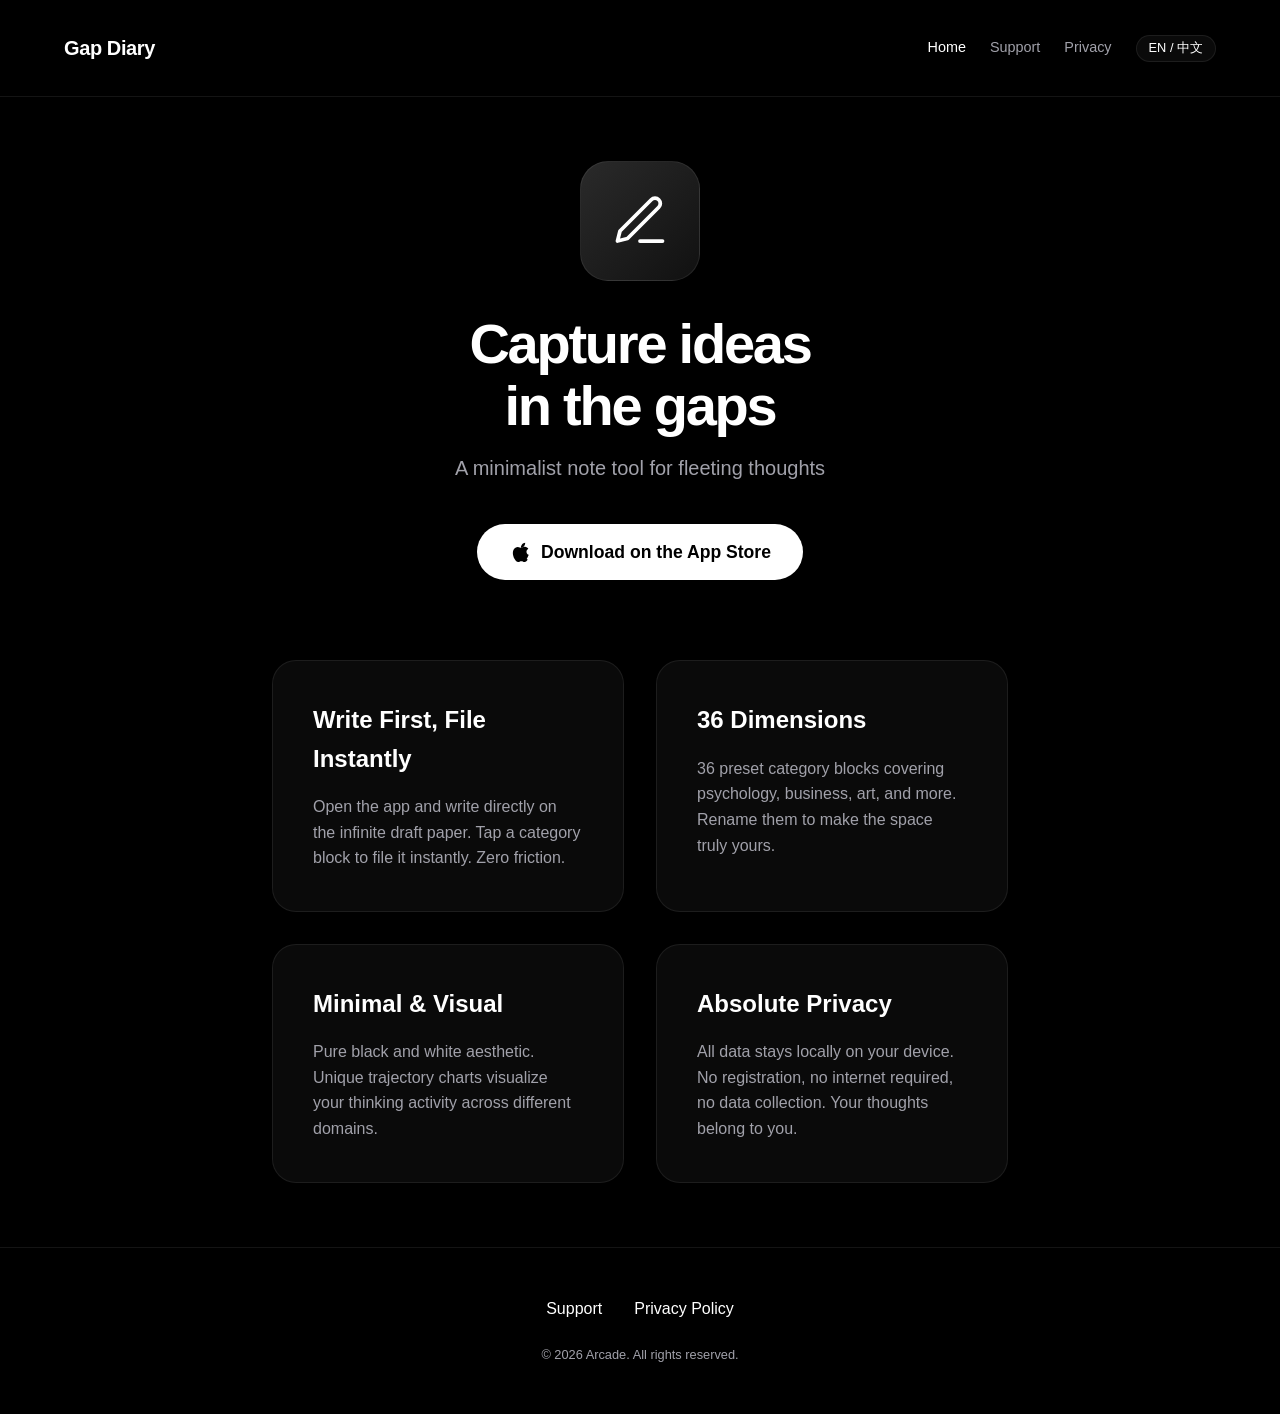
==== index.html @ 907eede8 "Initial commit for Gap Diary website" ====
<!DOCTYPE html>
<html lang="zh-CN">
<head>
    <meta charset="UTF-8">
    <meta name="viewport" content="width=device-width, initial-scale=1.0">
    <title>间隙日记 | Gap Diary - 在碎片中，整理思绪</title>
    <meta name="description" content="间隙日记是一款为碎片化灵感而设计的极简笔记工具。先写后归，一触即达。">
    <link rel="stylesheet" href="style.css">
</head>
<body>
    <header>
        <div class="logo">
            <span class="lang-zh">间隙日记</span>
            <span class="lang-en">Gap Diary</span>
        </div>
        <nav>
            <a href="index.html" class="nav-link active">
                <span class="lang-zh">首页</span>
                <span class="lang-en">Home</span>
            </a>
            <a href="support.html" class="nav-link">
                <span class="lang-zh">支持</span>
                <span class="lang-en">Support</span>
            </a>
            <a href="privacy.html" class="nav-link">
                <span class="lang-zh">隐私政策</span>
                <span class="lang-en">Privacy</span>
            </a>
            <button class="lang-toggle" onclick="toggleLanguage()">EN / 中文</button>
        </nav>
    </header>

    <main>
        <section class="hero">
            <div class="app-icon-placeholder">
                <svg width="60" height="60" viewBox="0 0 24 24" fill="none" stroke="white" stroke-width="1.5" stroke-linecap="round" stroke-linejoin="round">
                    <path d="M12 20h9"></path>
                    <path d="M16.5 3.5a2.121 2.121 0 0 1 3 3L7 19l-4 1 1-4L16.5 3.5z"></path>
                </svg>
            </div>
            <h1>
                <span class="lang-zh">在间隙中，<br>捕捉灵感</span>
                <span class="lang-en">Capture ideas<br>in the gaps</span>
            </h1>
            <p class="subtitle">
                <span class="lang-zh">一款为碎片化灵感而生的极简笔记工具</span>
                <span class="lang-en">A minimalist note tool for fleeting thoughts</span>
            </p>
            <a href="#" class="download-btn">
                <svg width="24" height="24" viewBox="0 0 24 24" fill="currentColor">
                    <path d="M18.71 19.5c-.83 1.24-1.71 2.45-3.05 2.47-1.34.03-1.77-.79-3.29-.79-1.53 0-2 .77-3.27.82-1.31.05-2.3-1.32-3.14-2.53C4.25 17 2.94 12.45 4.7 9.39c.87-1.52 2.43-2.48 4.12-2.51 1.28-.02 2.5.87 3.29.87.78 0 2.26-1.07 3.81-.91 1.65.17 2.75.92 3.4 1.84-2.73 1.5-2.22 5.09.43 6.13-.57 1.54-1.38 3.01-2.04 4.09z"/>
                    <path d="M15.11 6.19C15.82 5.3 16.29 4.09 16.16 2.87c-1.12.05-2.43.76-3.17 1.63-.66.77-1.22 2.01-1.07 3.2 1.24.1 2.47-.63 3.19-1.51z"/>
                </svg>
                <span class="lang-zh">Download on the App Store</span>
                <span class="lang-en">Download on the App Store</span>
            </a>
        </section>

        <section class="features">
            <div class="feature-card">
                <h3>
                    <span class="lang-zh">先写后归，一触即达</span>
                    <span class="lang-en">Write First, File Instantly</span>
                </h3>
                <p>
                    <span class="lang-zh">打开应用，直接在底部的无限草稿纸上记录想法。写完后点击上方分类方块，一键归档。没有多余操作。</span>
                    <span class="lang-en">Open the app and write directly on the infinite draft paper. Tap a category block to file it instantly. Zero friction.</span>
                </p>
            </div>
            <div class="feature-card">
                <h3>
                    <span class="lang-zh">36 个思维维度</span>
                    <span class="lang-en">36 Dimensions</span>
                </h3>
                <p>
                    <span class="lang-zh">预设 36 个分类方块，覆盖心理、商业、艺术等各个维度。随时可以重命名，打造专属于你的思想收纳盒。</span>
                    <span class="lang-en">36 preset category blocks covering psychology, business, art, and more. Rename them to make the space truly yours.</span>
                </p>
            </div>
            <div class="feature-card">
                <h3>
                    <span class="lang-zh">极简纯粹，数据可视化</span>
                    <span class="lang-en">Minimal & Visual</span>
                </h3>
                <p>
                    <span class="lang-zh">极致黑白美学，摒弃一切干扰。独创方块轨迹图，直观展现你在各个领域的思考活跃度。</span>
                    <span class="lang-en">Pure black and white aesthetic. Unique trajectory charts visualize your thinking activity across different domains.</span>
                </p>
            </div>
            <div class="feature-card">
                <h3>
                    <span class="lang-zh">绝对的隐私安全</span>
                    <span class="lang-en">Absolute Privacy</span>
                </h3>
                <p>
                    <span class="lang-zh">所有数据完全存储在本地设备。无需注册，无需联网，不收集任何个人信息。你的思想只属于你自己。</span>
                    <span class="lang-en">All data stays locally on your device. No registration, no internet required, no data collection. Your thoughts belong to you.</span>
                </p>
            </div>
        </section>
    </main>

    <footer>
        <div class="footer-links">
            <a href="support.html">
                <span class="lang-zh">技术支持</span>
                <span class="lang-en">Support</span>
            </a>
            <a href="privacy.html">
                <span class="lang-zh">隐私政策</span>
                <span class="lang-en">Privacy Policy</span>
            </a>
        </div>
        <div class="copyright">
            &copy; 2026 Arcade. All rights reserved.
        </div>
    </footer>

    <script>
        function toggleLanguage() {
            document.body.classList.toggle('show-en');
            localStorage.setItem('lang', document.body.classList.contains('show-en') ? 'en' : 'zh');
        }

        // Initialize language
        if (localStorage.getItem('lang') === 'en' || navigator.language.startsWith('en')) {
            document.body.classList.add('show-en');
        }
    </script>
</body>
</html>
---- style.css ----
:root {
    --bg-color: #000000;
    --text-primary: #ffffff;
    --text-secondary: #a1a1aa;
    --card-bg: rgba(255, 255, 255, 0.04);
    --card-border: rgba(255, 255, 255, 0.08);
    --card-hover: rgba(255, 255, 255, 0.08);
}

* {
    box-sizing: border-box;
    margin: 0;
    padding: 0;
}

body {
    background-color: var(--bg-color);
    color: var(--text-primary);
    font-family: "SF Pro Display", -apple-system, BlinkMacSystemFont, "Inter", "Helvetica Neue", Helvetica, Arial, sans-serif;
    line-height: 1.6;
    -webkit-font-smoothing: antialiased;
    -moz-osx-font-smoothing: grayscale;
    min-height: 100vh;
    display: flex;
    flex-direction: column;
}

a {
    color: var(--text-primary);
    text-decoration: none;
    transition: opacity 0.2s ease;
}

a:hover {
    opacity: 0.7;
}

/* Header & Nav */
header {
    padding: 2rem 5%;
    display: flex;
    justify-content: space-between;
    align-items: center;
    backdrop-filter: blur(10px);
    -webkit-backdrop-filter: blur(10px);
    border-bottom: 1px solid var(--card-border);
    position: sticky;
    top: 0;
    z-index: 100;
}

.logo {
    font-size: 1.25rem;
    font-weight: 600;
    letter-spacing: -0.02em;
}

nav {
    display: flex;
    gap: 1.5rem;
    align-items: center;
}

.nav-link {
    color: var(--text-secondary);
    font-size: 0.9rem;
}

.nav-link:hover, .nav-link.active {
    color: var(--text-primary);
}

.lang-toggle {
    background: var(--card-bg);
    border: 1px solid var(--card-border);
    color: var(--text-primary);
    padding: 0.25rem 0.75rem;
    border-radius: 999px;
    font-size: 0.8rem;
    cursor: pointer;
    transition: all 0.2s;
}

.lang-toggle:hover {
    background: var(--card-hover);
}

/* Main Content */
main {
    flex: 1;
    max-width: 800px;
    margin: 0 auto;
    padding: 4rem 2rem;
    width: 100%;
}

.hero {
    text-align: center;
    margin-bottom: 5rem;
    animation: fadeIn 1s ease-out;
}

.app-icon-placeholder {
    width: 120px;
    height: 120px;
    background: linear-gradient(135deg, #2a2a2a, #111111);
    border-radius: 28px;
    margin: 0 auto 2rem;
    border: 1px solid var(--card-border);
    display: flex;
    align-items: center;
    justify-content: center;
    box-shadow: 0 20px 40px rgba(0,0,0,0.5);
}

h1 {
    font-size: 3.5rem;
    font-weight: 700;
    letter-spacing: -0.04em;
    margin-bottom: 1rem;
    line-height: 1.1;
}

.subtitle {
    font-size: 1.25rem;
    color: var(--text-secondary);
    margin-bottom: 2.5rem;
    font-weight: 400;
}

.download-btn {
    display: inline-flex;
    align-items: center;
    gap: 0.5rem;
    background-color: var(--text-primary);
    color: var(--bg-color);
    padding: 0.875rem 2rem;
    border-radius: 999px;
    font-weight: 600;
    font-size: 1.1rem;
    transition: transform 0.2s ease, box-shadow 0.2s ease;
}

.download-btn:hover {
    transform: translateY(-2px);
    box-shadow: 0 10px 20px rgba(255,255,255,0.1);
    opacity: 1;
}

/* Features Grid */
.features {
    display: grid;
    grid-template-columns: repeat(auto-fit, minmax(300px, 1fr));
    gap: 2rem;
    margin-top: 4rem;
}

.feature-card {
    background: var(--card-bg);
    border: 1px solid var(--card-border);
    padding: 2.5rem;
    border-radius: 24px;
    transition: transform 0.3s ease, background 0.3s ease;
}

.feature-card:hover {
    transform: translateY(-5px);
    background: var(--card-hover);
}

.feature-card h3 {
    font-size: 1.5rem;
    margin-bottom: 1rem;
    font-weight: 600;
}

.feature-card p {
    color: var(--text-secondary);
}

/* Content Pages (Privacy, Support) */
.page-title {
    font-size: 2.5rem;
    margin-bottom: 1rem;
}

.last-updated {
    color: var(--text-secondary);
    font-size: 0.9rem;
    margin-bottom: 3rem;
}

.content-section {
    margin-bottom: 3rem;
    background: var(--card-bg);
    border: 1px solid var(--card-border);
    padding: 2.5rem;
    border-radius: 24px;
}

.content-section h2 {
    font-size: 1.5rem;
    margin-bottom: 1.5rem;
    border-bottom: 1px solid var(--card-border);
    padding-bottom: 0.5rem;
}

.content-section p {
    color: var(--text-secondary);
    margin-bottom: 1rem;
}

.content-section ul {
    color: var(--text-secondary);
    margin-left: 1.5rem;
    margin-bottom: 1rem;
}

.content-section li {
    margin-bottom: 0.5rem;
}

/* FAQ */
.faq-item {
    margin-bottom: 1.5rem;
}

.faq-item h3 {
    font-size: 1.1rem;
    margin-bottom: 0.5rem;
    color: var(--text-primary);
}

/* Footer */
footer {
    padding: 3rem 5%;
    text-align: center;
    border-top: 1px solid var(--card-border);
    margin-top: auto;
}

.footer-links {
    display: flex;
    justify-content: center;
    gap: 2rem;
    margin-bottom: 1.5rem;
}

.copyright {
    color: var(--text-secondary);
    font-size: 0.8rem;
}

/* Animations */
@keyframes fadeIn {
    from { opacity: 0; transform: translateY(20px); }
    to { opacity: 1; transform: translateY(0); }
}

/* Utility classes for language switching */
.lang-en { display: none; }
.show-en .lang-en { display: block; }
.show-en .lang-zh { display: none; }
.show-en .lang-zh-inline { display: none; }
.show-en .lang-en-inline { display: inline; }
.lang-en-inline { display: none; }

@media (max-width: 768px) {
    h1 { font-size: 2.5rem; }
    .hero { margin-bottom: 3rem; }
    .features { grid-template-columns: 1fr; }
    main { padding: 2rem 1.5rem; }
}
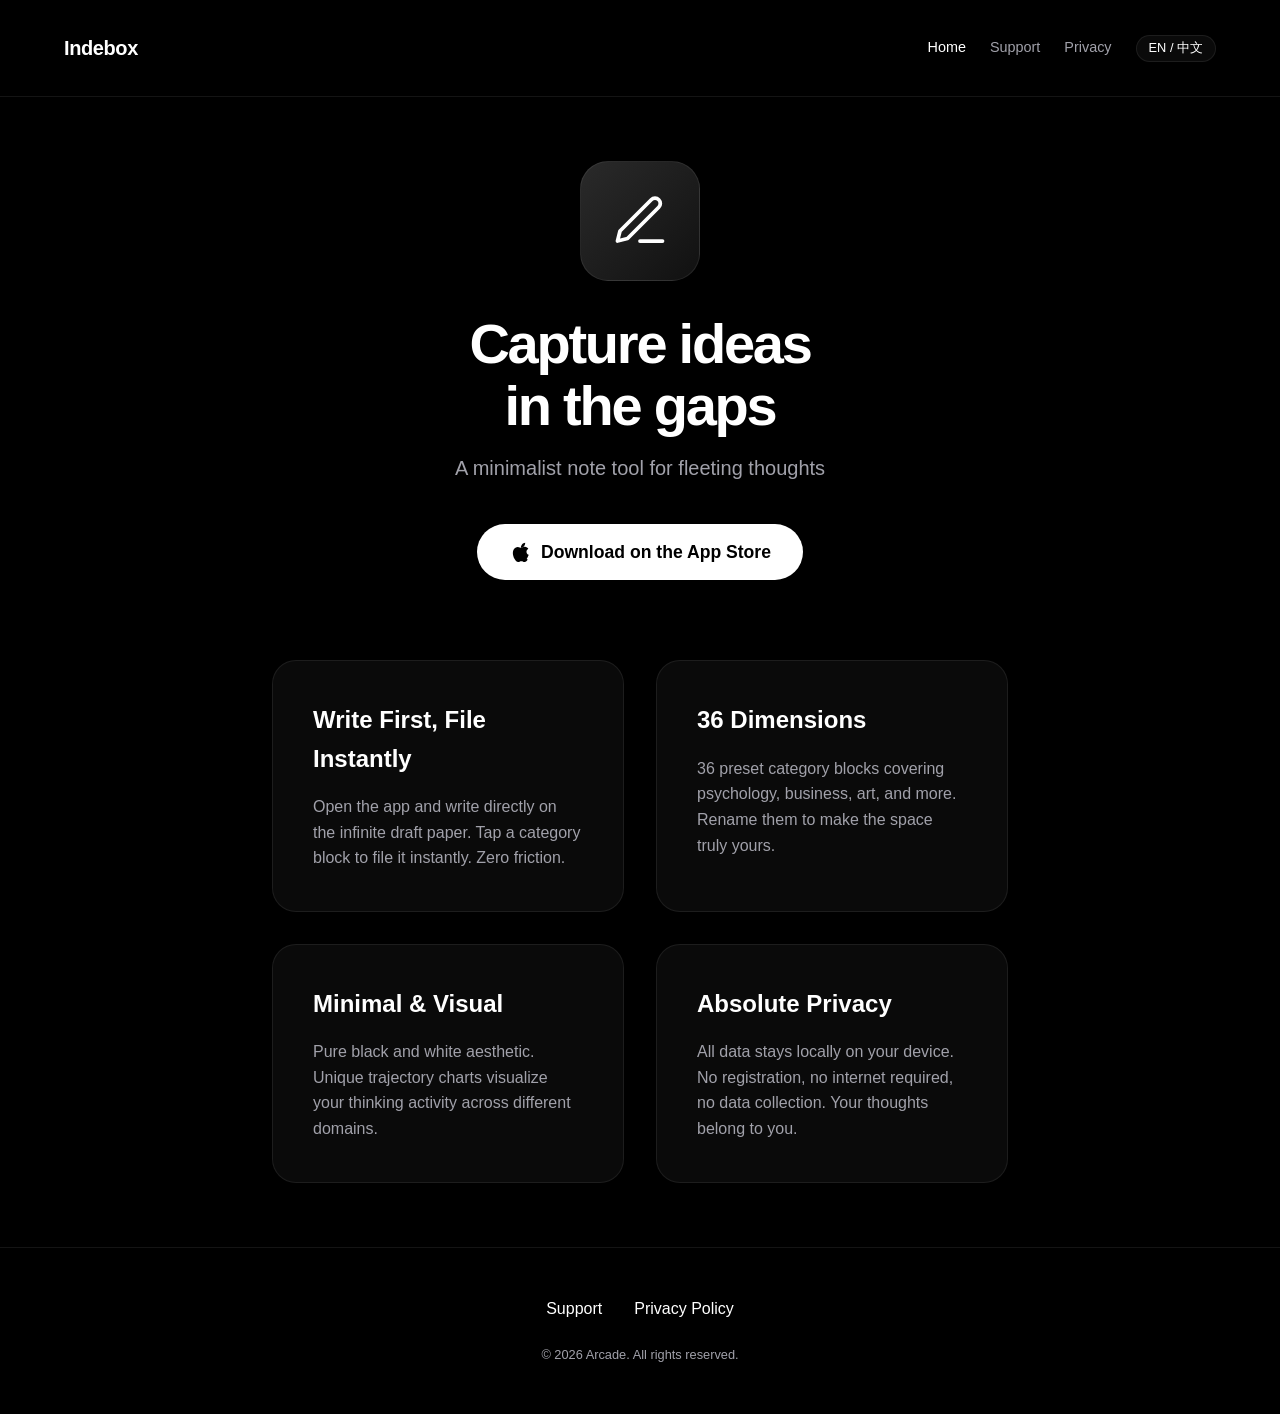
==== commit 6c8bc301: "Rename app from Gap Diary / 间隙日记 to Indebox across all pages" ====
--- a/index.html
+++ b/index.html
@@ -3,15 +3,15 @@
 <head>
     <meta charset="UTF-8">
     <meta name="viewport" content="width=device-width, initial-scale=1.0">
-    <title>间隙日记 | Gap Diary - 在碎片中，整理思绪</title>
-    <meta name="description" content="间隙日记是一款为碎片化灵感而设计的极简笔记工具。先写后归，一触即达。">
+    <title>Indebox - 在碎片中，整理思绪</title>
+    <meta name="description" content="Indebox 是一款为碎片化灵感而设计的极简笔记工具。先写后归，一触即达。">
     <link rel="stylesheet" href="style.css">
 </head>
 <body>
     <header>
         <div class="logo">
-            <span class="lang-zh">间隙日记</span>
-            <span class="lang-en">Gap Diary</span>
+            <span class="lang-zh">Indebox</span>
+            <span class="lang-en">Indebox</span>
         </div>
         <nav>
             <a href="index.html" class="nav-link active">
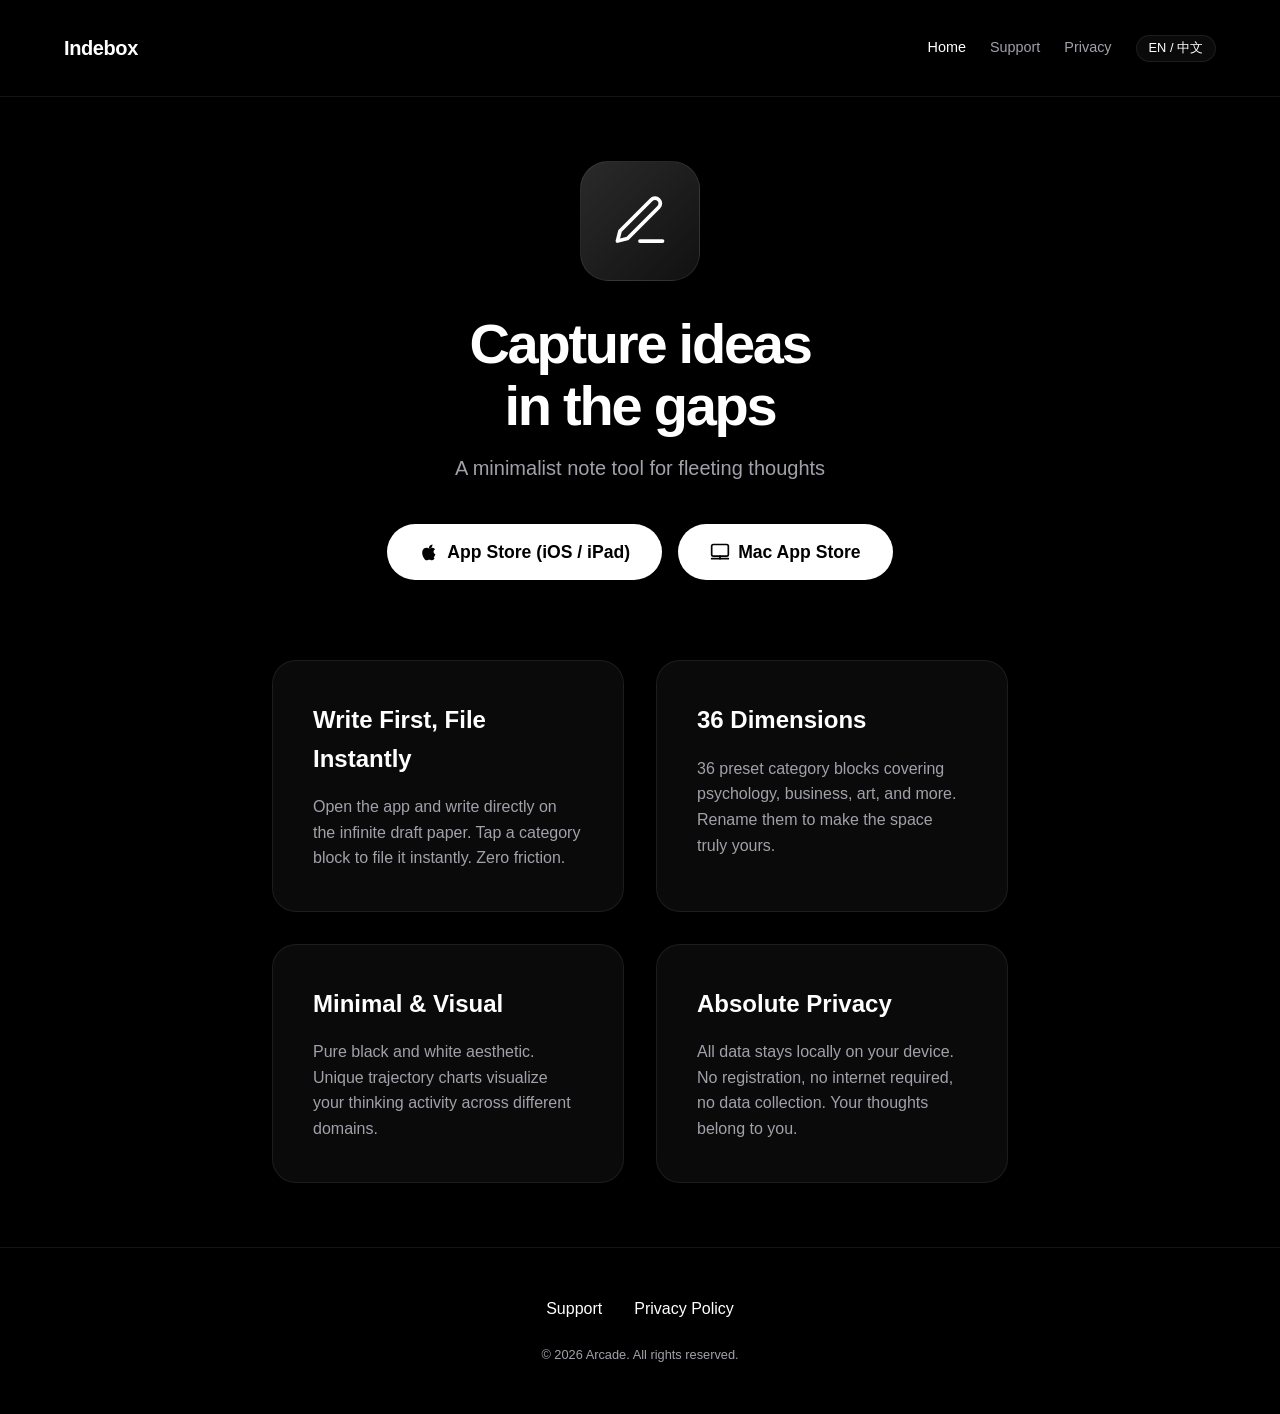
==== commit 5cad1199: "Add Mac App Store download button and update system requirements - Split the single App Store button" ====
--- a/index.html
+++ b/index.html
@@ -46,14 +46,25 @@
                 <span class="lang-zh">一款为碎片化灵感而生的极简笔记工具</span>
                 <span class="lang-en">A minimalist note tool for fleeting thoughts</span>
             </p>
-            <a href="#" class="download-btn">
-                <svg width="24" height="24" viewBox="0 0 24 24" fill="currentColor">
-                    <path d="M18.71 19.5c-.83 1.24-1.71 2.45-3.05 2.47-1.34.03-1.77-.79-3.29-.79-1.53 0-2 .77-3.27.82-1.31.05-2.3-1.32-3.14-2.53C4.25 17 2.94 12.45 4.7 9.39c.87-1.52 2.43-2.48 4.12-2.51 1.28-.02 2.5.87 3.29.87.78 0 2.26-1.07 3.81-.91 1.65.17 2.75.92 3.4 1.84-2.73 1.5-2.22 5.09.43 6.13-.57 1.54-1.38 3.01-2.04 4.09z"/>
-                    <path d="M15.11 6.19C15.82 5.3 16.29 4.09 16.16 2.87c-1.12.05-2.43.76-3.17 1.63-.66.77-1.22 2.01-1.07 3.2 1.24.1 2.47-.63 3.19-1.51z"/>
-                </svg>
-                <span class="lang-zh">Download on the App Store</span>
-                <span class="lang-en">Download on the App Store</span>
-            </a>
+            <div class="download-container">
+                <a href="#" class="download-btn">
+                    <svg width="20" height="20" viewBox="0 0 24 24" fill="currentColor">
+                        <path d="M18.71 19.5c-.83 1.24-1.71 2.45-3.05 2.47-1.34.03-1.77-.79-3.29-.79-1.53 0-2 .77-3.27.82-1.31.05-2.3-1.32-3.14-2.53C4.25 17 2.94 12.45 4.7 9.39c.87-1.52 2.43-2.48 4.12-2.51 1.28-.02 2.5.87 3.29.87.78 0 2.26-1.07 3.81-.91 1.65.17 2.75.92 3.4 1.84-2.73 1.5-2.22 5.09.43 6.13-.57 1.54-1.38 3.01-2.04 4.09z"/>
+                        <path d="M15.11 6.19C15.82 5.3 16.29 4.09 16.16 2.87c-1.12.05-2.43.76-3.17 1.63-.66.77-1.22 2.01-1.07 3.2 1.24.1 2.47-.63 3.19-1.51z"/>
+                    </svg>
+                    <span class="lang-zh">App Store (iOS / iPad)</span>
+                    <span class="lang-en">App Store (iOS / iPad)</span>
+                </a>
+                <a href="#" class="download-btn">
+                    <svg width="20" height="20" viewBox="0 0 24 24" fill="none" stroke="currentColor" stroke-width="2" stroke-linecap="round" stroke-linejoin="round">
+                        <rect x="2" y="3" width="20" height="14" rx="2" ry="2"></rect>
+                        <line x1="2" y1="20" x2="22" y2="20"></line>
+                        <line x1="12" y1="17" x2="12" y2="20"></line>
+                    </svg>
+                    <span class="lang-zh">Mac App Store</span>
+                    <span class="lang-en">Mac App Store</span>
+                </a>
+            </div>
         </section>
 
         <section class="features">
--- a/style.css
+++ b/style.css
@@ -126,6 +126,14 @@
     color: var(--text-secondary);
     margin-bottom: 2.5rem;
     font-weight: 400;
+}
+
+.download-container {
+    display: flex;
+    justify-content: center;
+    flex-wrap: wrap;
+    gap: 1rem;
+    margin-top: 1rem;
 }
 
 .download-btn {
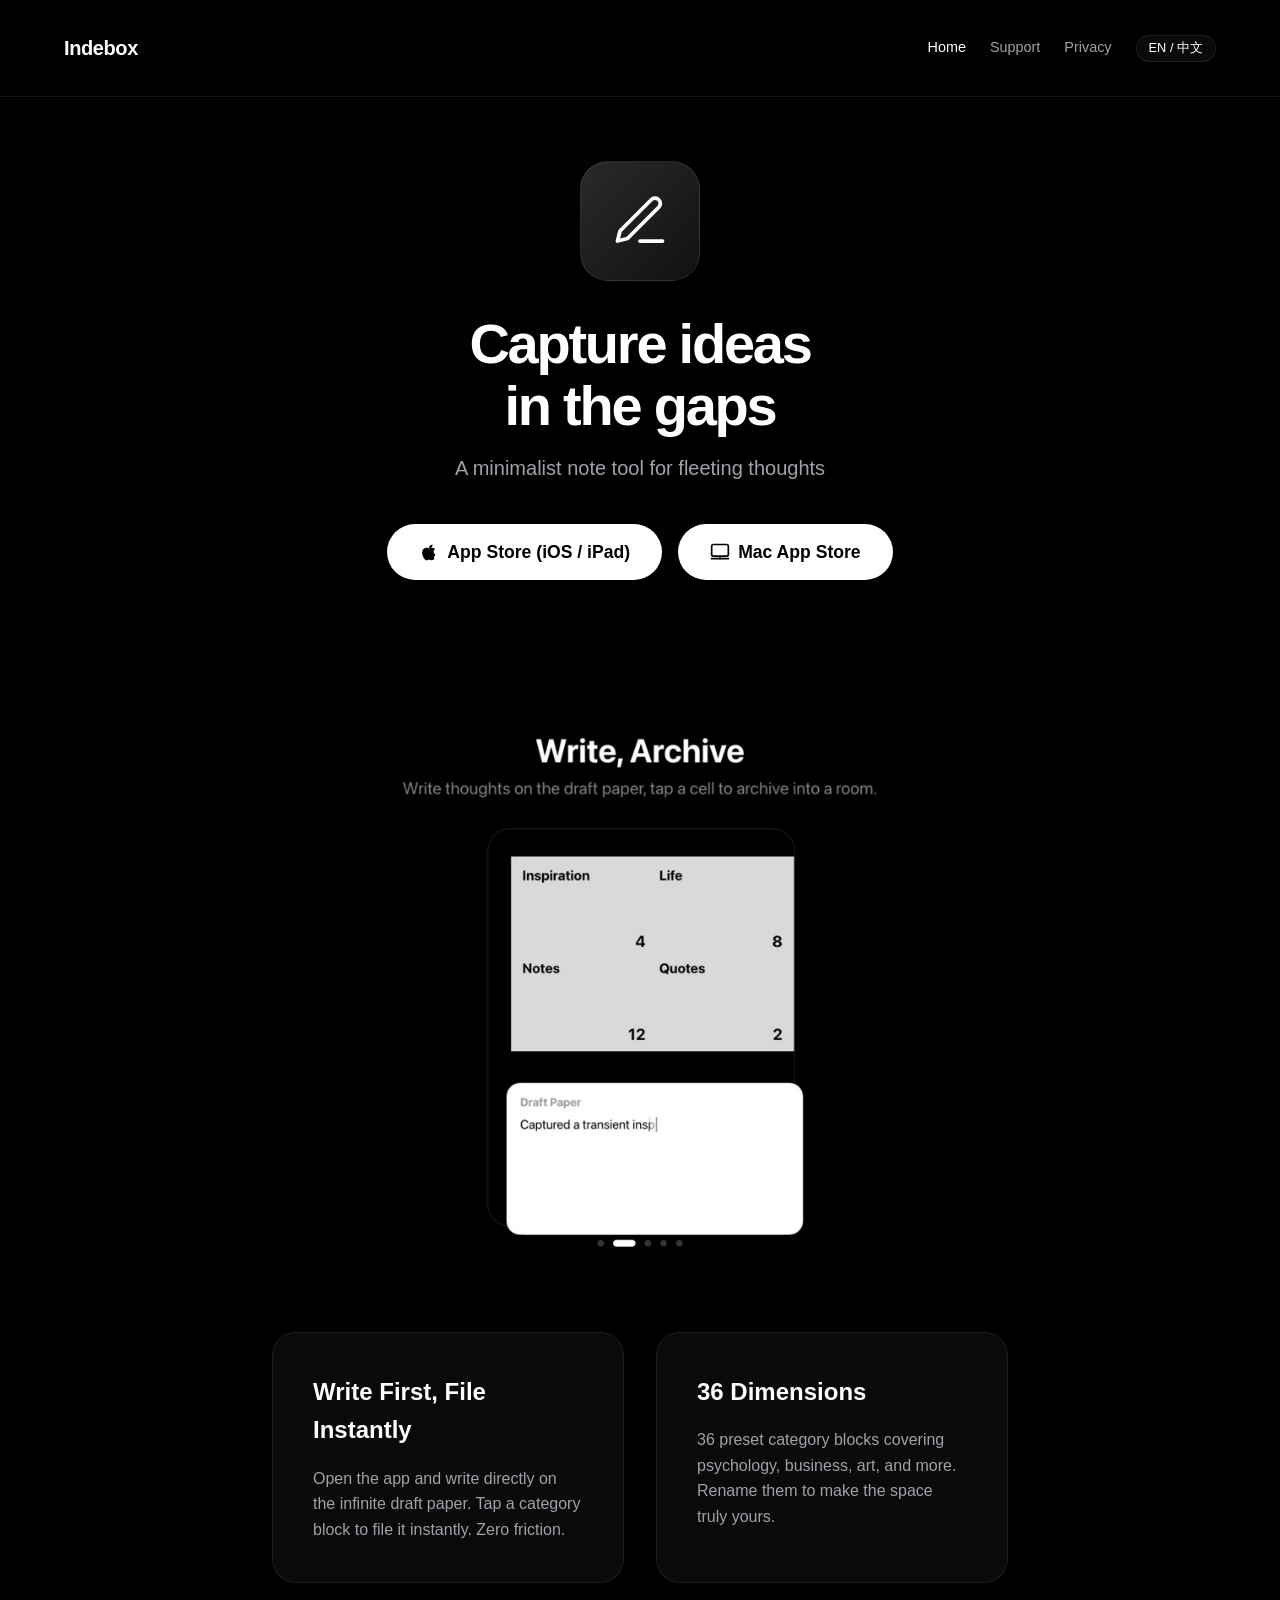
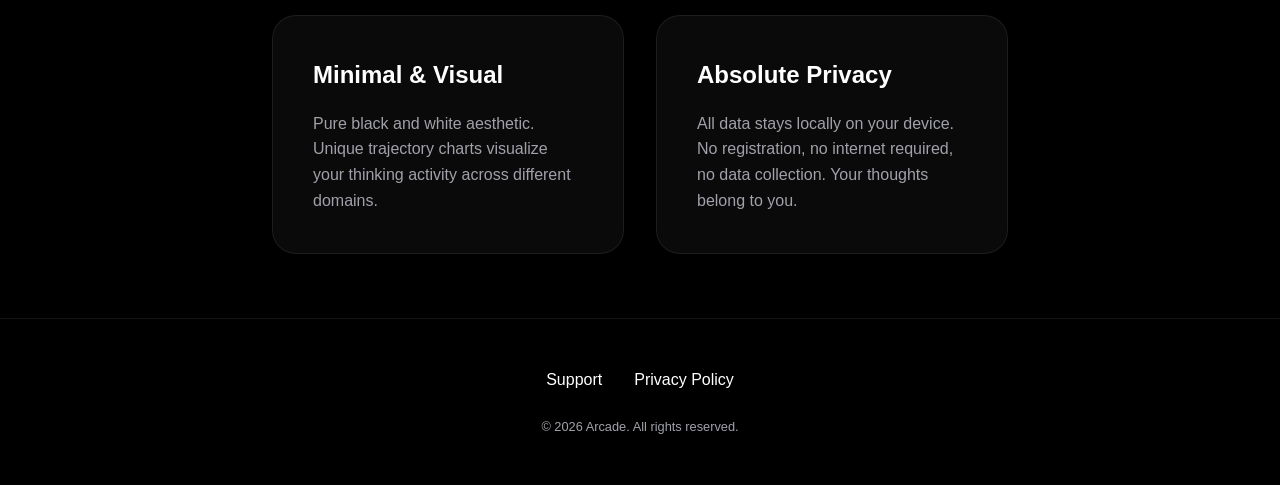
==== commit 6bb76035: "Add guided tour video to homepage hero-to-features gap - 15s vertical-free 16:9 clip, 1280x720 CRF26" ====
--- a/index.html
+++ b/index.html
@@ -67,6 +67,17 @@
             </div>
         </section>
 
+        <section class="showcase">
+            <figure>
+                <video id="tourVideo" class="showcase-video"
+                       muted playsinline loop preload="none"
+                       poster="media/tour-poster.jpg"
+                       aria-label="Indebox guided tour">
+                    <source src="media/tour-15s.mp4" type="video/mp4">
+                </video>
+            </figure>
+        </section>
+
         <section class="features">
             <div class="feature-card">
                 <h3>
@@ -137,6 +148,67 @@
         if (localStorage.getItem('lang') === 'en' || navigator.language.startsWith('en')) {
             document.body.classList.add('show-en');
         }
+
+        // Guided tour video: fetch only when it comes into view, pause when it leaves
+        (function () {
+            var v = document.getElementById('tourVideo');
+            if (!v) return;
+
+            var reduce = window.matchMedia('(prefers-reduced-motion: reduce)');
+
+            function fallback() {
+                v.controls = true;
+                v.preload = 'metadata';
+            }
+
+            if (reduce.matches) fallback();
+
+            if ('IntersectionObserver' in window) {
+                var io = new IntersectionObserver(function (entries) {
+                    entries.forEach(function (entry) {
+                        if (!entry.isIntersecting) {
+                            v.pause();
+                            return;
+                        }
+                        if (!v.dataset.loaded) {
+                            v.dataset.loaded = '1';
+                            v.preload = 'auto';
+                        }
+                        if (!reduce.matches) {
+                            var p = v.play();
+                            if (p && p.catch) p.catch(function () {});
+                        }
+                    });
+                }, { threshold: 0.2 });
+                io.observe(v);
+            } else {
+                v.preload = 'metadata';
+            }
+
+            v.addEventListener('click', function () {
+                if (document.fullscreenElement) {
+                    document.exitFullscreen();
+                    return;
+                }
+                v.muted = false;
+                v.controls = true;
+                if (v.requestFullscreen) {
+                    v.requestFullscreen().catch(function () {});
+                } else if (v.webkitEnterFullscreen) {
+                    v.webkitEnterFullscreen();
+                }
+            });
+
+            document.addEventListener('fullscreenchange', function () {
+                if (document.fullscreenElement) return;
+                v.muted = true;
+                v.controls = reduce.matches;
+                if (!reduce.matches) {
+                    var p = v.play();
+                    if (p && p.catch) p.catch(function () {});
+                }
+            });
+        })();
     </script>
 </body>
 </html>
--- a/style.css
+++ b/style.css
@@ -155,6 +155,37 @@
     opacity: 1;
 }
 
+/* Showcase — 15s guided tour, borderless on black */
+.showcase {
+    width: min(1080px, 92vw);
+    margin-left: 50%;
+    transform: translateX(-50%);
+}
+
+.showcase figure {
+    margin: 0;
+    background: var(--bg-color);
+}
+
+.showcase-video {
+    display: block;
+    width: 100%;
+    aspect-ratio: 16 / 9;
+    background: var(--bg-color);
+    border: 0;
+    outline: none;
+    cursor: zoom-in;
+    -webkit-tap-highlight-color: transparent;
+}
+
+.showcase-video:fullscreen {
+    width: 100%;
+    height: 100%;
+    aspect-ratio: auto;
+    object-fit: contain;
+    cursor: default;
+}
+
 /* Features Grid */
 .features {
     display: grid;
@@ -278,4 +309,9 @@
     .hero { margin-bottom: 3rem; }
     .features { grid-template-columns: 1fr; }
     main { padding: 2rem 1.5rem; }
-}
+    .showcase {
+        width: calc(100% + 3rem);
+        margin-left: -1.5rem;
+        transform: none;
+    }
+}
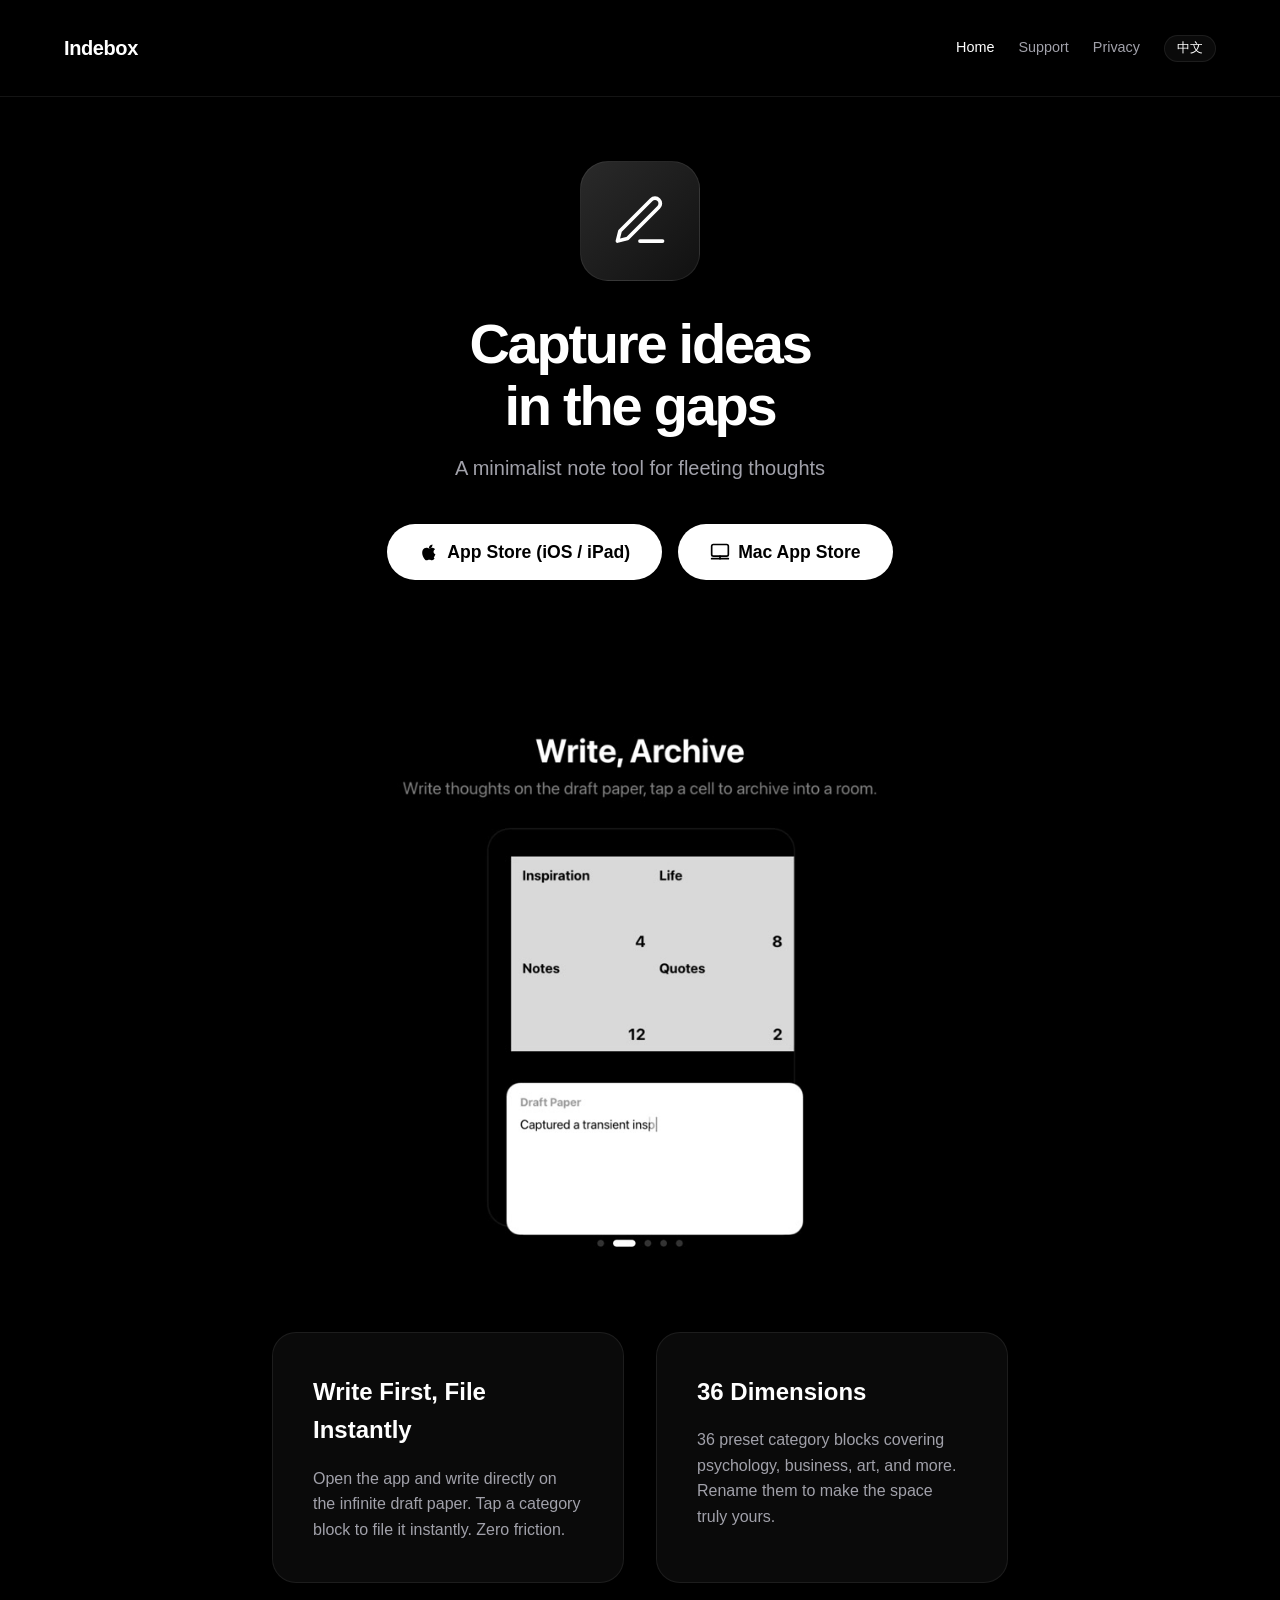
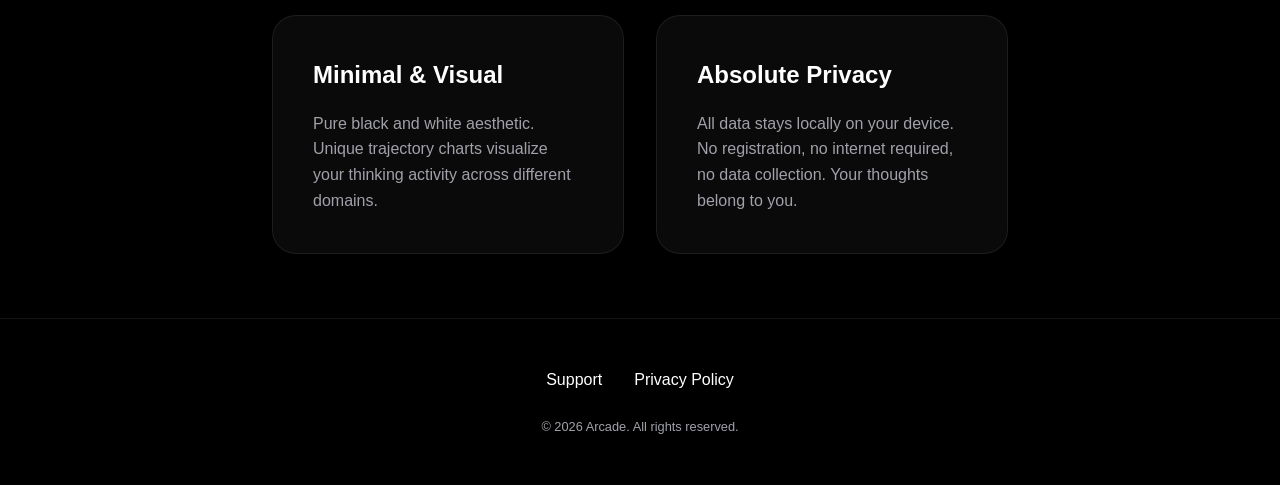
==== commit 1e2e7540: "Show the target language on the toggle instead of a static label" ====
--- a/index.html
+++ b/index.html
@@ -26,7 +26,10 @@
                 <span class="lang-zh">隐私政策</span>
                 <span class="lang-en">Privacy</span>
             </a>
-            <button class="lang-toggle" onclick="toggleLanguage()">EN / 中文</button>
+            <button class="lang-toggle" onclick="toggleLanguage()" aria-label="Switch language">
+                <span class="lang-zh">EN</span>
+                <span class="lang-en">中文</span>
+            </button>
         </nav>
     </header>
 
--- a/style.css
+++ b/style.css
@@ -77,6 +77,7 @@
     padding: 0.25rem 0.75rem;
     border-radius: 999px;
     font-size: 0.8rem;
+    white-space: nowrap;
     cursor: pointer;
     transition: all 0.2s;
 }
@@ -298,13 +299,18 @@
 
 /* Utility classes for language switching */
 .lang-en { display: none; }
-.show-en .lang-en { display: block; }
+.show-en .lang-en { display: inline; }
 .show-en .lang-zh { display: none; }
 .show-en .lang-zh-inline { display: none; }
 .show-en .lang-en-inline { display: inline; }
 .lang-en-inline { display: none; }
 
 @media (max-width: 768px) {
+    header { padding: 1.25rem 4%; }
+    .logo { font-size: 1.05rem; }
+    nav { gap: 0.9rem; }
+    .nav-link { font-size: 0.82rem; }
+    .lang-toggle { font-size: 0.72rem; padding: 0.2rem 0.55rem; }
     h1 { font-size: 2.5rem; }
     .hero { margin-bottom: 3rem; }
     .features { grid-template-columns: 1fr; }
